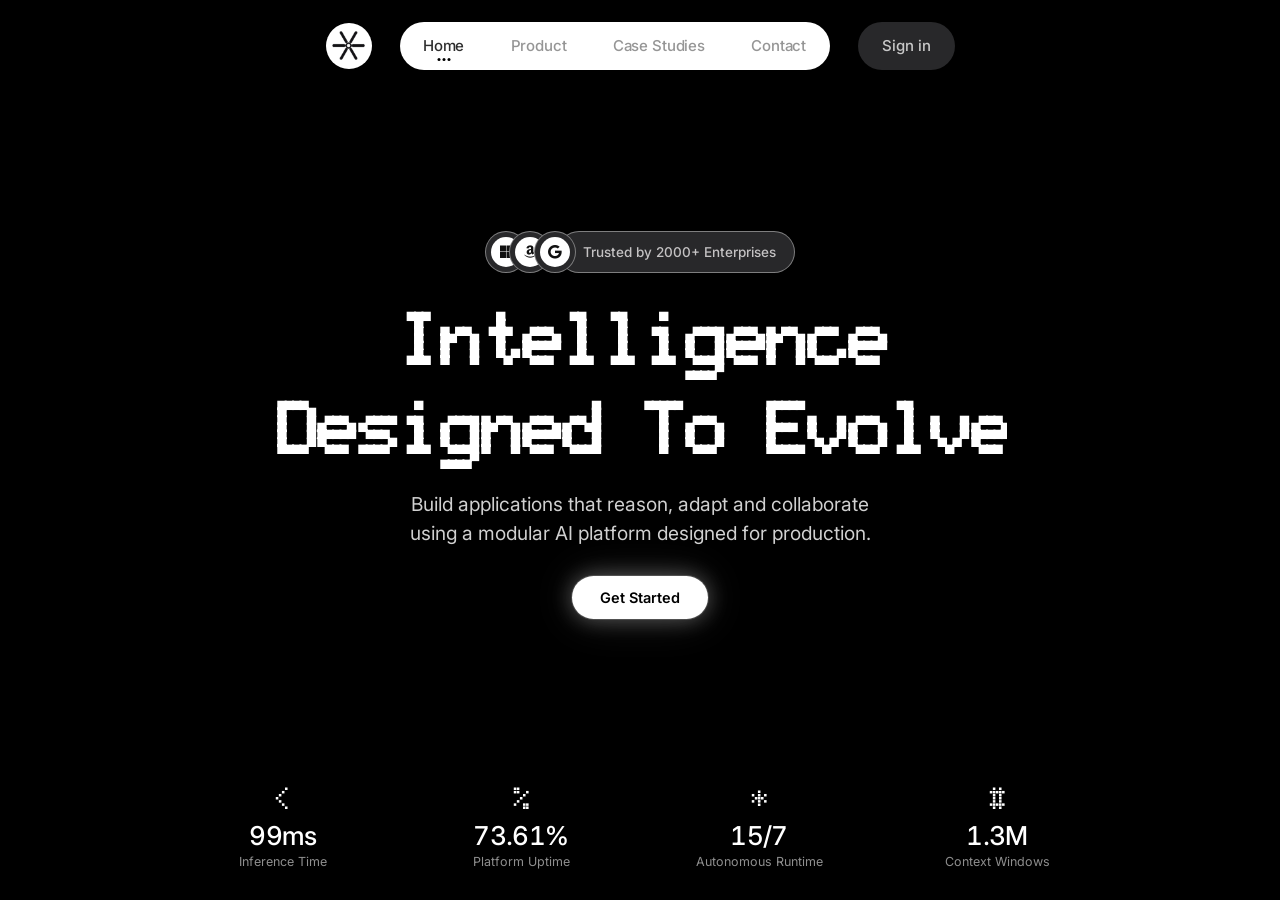
==== index.html @ 8c531acc "feat(landing): rebuild single-viewport full-bleed video-background landing page" ====
<!DOCTYPE html>
<html lang="en">
<head>
  <meta charset="UTF-8" />
  <meta name="viewport" content="width=device-width, initial-scale=1.0" />
  <title>Intelligence Designed To Evolve</title>

  <!-- Google Fonts: Inter -->
  <link rel="preconnect" href="https://fonts.googleapis.com" />
  <link rel="preconnect" href="https://fonts.gstatic.com" crossorigin />
  <link
    href="https://fonts.googleapis.com/css2?family=Inter:wght@400;500;600&display=swap"
    rel="stylesheet"
  />

  <!-- OnlineWebFonts: BubbledotICG-FinePos -->
  <link
    href="https://db.onlinewebfonts.com/c/8cb707a9b8a73f8a7403336b861c3074?family=BubbledotICG-FinePos"
    rel="stylesheet"
  />

  <!-- Font Awesome 6.5.2 for brand icons -->
  <link
    rel="stylesheet"
    href="https://cdnjs.cloudflare.com/ajax/libs/font-awesome/6.5.2/css/all.min.css"
    integrity="sha512-SnH5WK+bZxgPHs44uWIX+LLJAJ9/2PkPKZ5QiAj6Ta86w+fsb2TkcmfRyVX3pBnMFcV7oQPJkl9QevSCWr3W6A=="
    crossorigin="anonymous"
    referrerpolicy="no-referrer"
  />

  <link rel="stylesheet" href="styles.css" />
</head>
<body>

  <!-- Full-viewport background video -->
  <div class="bg">
    <video class="bg-video" autoplay muted loop playsinline>
      <source
        src="https://d8j0ntlcm91z4.cloudfront.net/user_38xzZboKViGWJOttwIXH07lWA1P/hf_20260809_012548_ef22562c-c0ae-4816-ad9d-f8922af4e6a7.mp4"
        type="video/mp4"
      />
    </video>
  </div>

  <div class="page">

    <!-- 1) HEADER -->
    <header class="header">
      <div class="header-inner">
        <!-- Logo Button -->
        <a href="#" class="logo-btn" aria-label="Home">
          <img src="assets/logo.webp" alt="" width="52" height="52" class="logo-img" />
        </a>

        <!-- Desktop Nav Pill -->
        <nav class="nav-pill" aria-label="Main Navigation">
          <a href="#home" class="nav-link active">Home</a>
          <a href="#product" class="nav-link">Product</a>
          <a href="#case-studies" class="nav-link">Case Studies</a>
          <a href="#contact" class="nav-link">Contact</a>
        </nav>

        <!-- Desktop Sign In Button -->
        <a href="#signin" class="btn-signin">Sign in</a>

        <!-- Mobile Burger Button -->
        <button
          class="burger-btn"
          id="burgerBtn"
          aria-label="Toggle Navigation Menu"
          aria-expanded="false"
          aria-controls="mobileMenu"
        >
          <span class="burger-bar"></span>
          <span class="burger-bar"></span>
          <span class="burger-bar"></span>
        </button>
      </div>
    </header>

    <!-- Mobile Menu Overlay + Sheet -->
    <div class="mobile-overlay" id="mobileOverlay" hidden></div>
    <div class="mobile-menu" id="mobileMenu" hidden>
      <nav class="mobile-nav">
        <a href="#home" class="mobile-link active">Home</a>
        <a href="#product" class="mobile-link">Product</a>
        <a href="#case-studies" class="mobile-link">Case Studies</a>
        <a href="#contact" class="mobile-link">Contact</a>
        <a href="#signin" class="mobile-signin">Sign in</a>
      </nav>
    </div>

    <!-- 2) HERO -->
    <main class="hero">

      <!-- Trust Row -->
      <div class="trust-row anim" style="--d: 0.05s;">
        <div class="trust-avatars">
          <div class="trust-ring a1">
            <div class="trust-inner-circle">
              <i class="fa-brands fa-microsoft"></i>
            </div>
          </div>
          <div class="trust-ring a2">
            <div class="trust-inner-circle">
              <i class="fa-brands fa-amazon"></i>
            </div>
          </div>
          <div class="trust-ring a3">
            <div class="trust-inner-circle">
              <i class="fa-brands fa-google"></i>
            </div>
          </div>
        </div>
        <div class="trust-pill">
          <span>Trusted by 2000+ Enterprises</span>
        </div>
      </div>

      <!-- Headline -->
      <h1 class="headline">
        <span class="headline-line l1">Intelligence</span>
        <span class="headline-line l2">Designed To Evolve</span>
      </h1>

      <!-- Subhead -->
      <p class="subhead anim" style="--d: 0.28s;">
        Build applications that reason, adapt and collaborate using a modular
        AI platform designed for production.
      </p>

      <!-- CTA Button -->
      <div class="cta-wrap anim pulse-anim" style="--d: 0.4s;">
        <a href="#get-started" class="btn-cta">Get Started</a>
      </div>

    </main>

    <!-- 3) STATS FOOTER -->
    <footer class="stats-footer">
      <div class="stats-grid">

        <div class="stat-item anim" style="--d: 0.5s;" data-target="120" data-suffix="ms" data-decimals="0">
          <div class="stat-icon">&lt;</div>
          <div class="stat-val"><span class="stat-num">0</span><span class="stat-unit">ms</span></div>
          <div class="stat-label">Inference Time</div>
        </div>

        <div class="stat-item anim" style="--d: 0.58s;" data-target="99.99" data-suffix="%" data-decimals="2">
          <div class="stat-icon">%</div>
          <div class="stat-val"><span class="stat-num">0</span><span class="stat-unit">%</span></div>
          <div class="stat-label">Platform Uptime</div>
        </div>

        <div class="stat-item anim" style="--d: 0.66s;" data-target="24" data-suffix="/7" data-decimals="0">
          <div class="stat-icon">*</div>
          <div class="stat-val"><span class="stat-num">0</span><span class="stat-unit">/7</span></div>
          <div class="stat-label">Autonomous Runtime</div>
        </div>

        <div class="stat-item anim" style="--d: 0.74s;" data-target="2.4" data-suffix="M" data-decimals="1">
          <div class="stat-icon">#</div>
          <div class="stat-val"><span class="stat-num">0</span><span class="stat-unit">M</span></div>
          <div class="stat-label">Context Windows</div>
        </div>

      </div>
    </footer>

  </div>

  <script src="main.js"></script>
</body>
</html>
---- styles.css ----
/* ═══════════════════════════════════════════════════════════════
   Intelligence Designed To Evolve — Full-Bleed Video Landing Page
   Exact Specification Implementation
   ═══════════════════════════════════════════════════════════════ */

/* ─── Local Fallback @font-face ────────────────────────────────── */
@font-face {
  font-family: "Geist Pixel Circle";
  src: url("fonts/GeistPixel-Circle.woff2") format("woff2");
  font-weight: 400;
  font-display: swap;
}

/* ─── Exact CSS Variables ──────────────────────────────────────── */
:root {
  --bg: #000000;
  --text: #ffffff;
  --muted: #8e8e8e;
  --nav-text: #2e2e2e;
  --pill-dark: #28282a;
  --sign-in-text: #c8c8c8;
  --nav-shadow: 0 4px 14px rgba(0, 0, 0, 0.16);
  --trust-bg: #28282a;
  --trust-border: rgba(255, 255, 255, 0.4);
  --trust-text: #c4c2c3;
  --font-sans: "Inter", "Segoe UI", system-ui, sans-serif;
  --font-display: "BubbledotICG-FinePos", "Geist Pixel Circle", monospace;
}

/* ─── Global Reset & Setup ─────────────────────────────────────── */
*, *::before, *::after {
  box-sizing: border-box;
  margin: 0;
  padding: 0;
}

html, body {
  background: var(--bg);
  color: var(--text);
  font-family: var(--font-sans);
  height: 100vh;
  height: 100dvh;
  overflow: hidden;
  -webkit-font-smoothing: antialiased;
  -moz-osx-font-smoothing: grayscale;
}

/* ─── Full-Viewport Background Video ───────────────────────────── */
.bg {
  position: absolute;
  inset: 0;
  background: #000000;
  overflow: hidden;
  z-index: 0;
}

.bg-video {
  position: absolute;
  inset: 0;
  width: 100%;
  height: 100%;
  object-fit: cover;
  pointer-events: none;
  z-index: 0;
}

/* ─── One-Viewport Page Composition ────────────────────────────── */
.page {
  position: relative;
  z-index: 1;
  display: flex;
  flex-direction: column;
  align-items: center;
  justify-content: space-between;
  padding: clamp(16px, 2.4vh, 28px) clamp(14px, 3vw, 32px);
  height: 100vh;
  height: 100dvh;
  overflow: hidden;
}

/* ─── 1) HEADER (DESKTOP) ──────────────────────────────────────── */
.header {
  width: 100%;
  display: flex;
  justify-content: center;
  flex-shrink: 0;
  animation: slideDown 0.7s cubic-bezier(0.22, 1, 0.36, 1) both;
}

.header-inner {
  display: flex;
  align-items: center;
  justify-content: center;
  width: 100%;
  max-width: 720px;
  gap: clamp(18px, 2.8vw, 28px);
}

/* Circular Logo Button */
.logo-btn {
  width: clamp(40px, 4.4vw, 46px);
  height: clamp(40px, 4.4vw, 46px);
  border-radius: 50%;
  background: #ffffff;
  box-shadow: var(--nav-shadow);
  display: grid;
  place-items: center;
  flex-shrink: 0;
  text-decoration: none;
  transition: transform 0.25s ease;
}

.logo-btn:hover {
  transform: scale(1.04);
}

.logo-img {
  width: 72%;
  height: 72%;
  object-fit: contain;
  display: block;
}

/* White Nav Pill */
.nav-pill {
  flex: 1;
  max-width: 430px;
  height: clamp(44px, 5.2vw, 48px);
  background: #ffffff;
  border-radius: 999px;
  box-shadow: var(--nav-shadow);
  padding: 4px 8px;
  display: flex;
  align-items: center;
  justify-content: space-between;
}

.nav-link {
  font-family: var(--font-sans);
  font-weight: 500;
  font-size: clamp(13px, 1.4vw, 15px);
  letter-spacing: -0.01em;
  color: var(--nav-text);
  text-decoration: none;
  padding: 0 clamp(8px, 1.2vw, 16px);
  height: 100%;
  display: inline-flex;
  align-items: center;
  justify-content: center;
  position: relative;
  opacity: 0.5;
  transition: opacity 0.2s ease;
}

.nav-link:hover {
  opacity: 0.75;
}

.nav-link.active {
  opacity: 1;
}

/* Three dots indicator under active link */
.nav-link.active::after {
  content: '';
  position: absolute;
  bottom: 5px;
  left: 50%;
  transform: translateX(-50%);
  width: 3px;
  height: 3px;
  border-radius: 50%;
  background: #000000;
  box-shadow: -5px 0 0 #000000, 5px 0 0 #000000;
}

/* Dark Sign In Pill */
.btn-signin {
  height: clamp(44px, 5.2vw, 48px);
  background: var(--pill-dark);
  color: var(--sign-in-text);
  border-radius: 999px;
  box-shadow: var(--nav-shadow);
  padding: 0 clamp(18px, 2.2vw, 24px);
  display: inline-flex;
  align-items: center;
  justify-content: center;
  font-family: var(--font-sans);
  font-size: clamp(13px, 1.4vw, 15px);
  font-weight: 500;
  text-decoration: none;
  flex-shrink: 0;
  transition: background 0.2s ease, color 0.2s ease, transform 0.2s ease;
}

.btn-signin:hover {
  background: #323234;
  color: #ffffff;
  transform: translateY(-1px);
}

/* Burger Button (Desktop Hidden) */
.burger-btn {
  display: none;
}

/* ─── 2) HERO (CENTER) ─────────────────────────────────────────── */
.hero {
  flex: 1;
  display: flex;
  flex-direction: column;
  align-items: center;
  justify-content: center;
  text-align: center;
  max-width: 900px;
  width: 100%;
}

/* Trust Row */
.trust-row {
  --trust-size: clamp(36px, 4.5vw, 42px);
  display: inline-flex;
  align-items: center;
  margin-bottom: clamp(16px, 2.5vh, 26px);
}

.trust-avatars {
  display: inline-flex;
  align-items: center;
}

.trust-ring {
  width: var(--trust-size);
  height: var(--trust-size);
  border-radius: 50%;
  background: var(--trust-bg);
  border: 1px solid var(--trust-border);
  padding: 5px;
  display: flex;
  align-items: center;
  justify-content: center;
  flex-shrink: 0;
  transition: transform 0.35s ease;
}

.trust-ring:not(:first-child) {
  margin-left: calc(var(--trust-size) * -0.42);
}

.trust-ring.a1 { z-index: 1; }
.trust-ring.a2 { z-index: 2; }
.trust-ring.a3 { z-index: 4; }

.trust-avatars:hover .a1 { transform: translateY(-2px); }
.trust-avatars:hover .a2 { transform: translateY(-4px); }
.trust-avatars:hover .a3 { transform: translateY(-2px); }

.trust-inner-circle {
  width: 100%;
  height: 100%;
  border-radius: 50%;
  background: #ffffff;
  display: flex;
  align-items: center;
  justify-content: center;
}

.trust-inner-circle i {
  color: #111111;
  font-size: calc(var(--trust-size) * 0.34);
}

.trust-pill {
  height: var(--trust-size);
  background: var(--trust-bg);
  border: 1px solid var(--trust-border);
  border-radius: 999px;
  display: inline-flex;
  align-items: center;
  margin-left: calc(var(--trust-size) * -0.42);
  padding-left: calc(var(--trust-size) * 0.58);
  padding-right: calc(var(--trust-size) * 0.42);
  z-index: 3;
}

.trust-pill span {
  font-family: var(--font-sans);
  font-weight: 500;
  font-size: clamp(12px, 1.4vw, 13.5px);
  color: var(--trust-text);
  white-space: nowrap;
}

/* Headline */
.headline {
  display: flex;
  flex-direction: column;
  align-items: center;
  font-family: var(--font-display);
  font-size: clamp(28px, 6.2vw, 80px);
  letter-spacing: -0.04em;
  line-height: 1.12;
  color: #ffffff;
  white-space: nowrap;
  overflow: hidden;
  margin-bottom: clamp(12px, 1.8vh, 18px);
}

.headline-line {
  display: block;
  opacity: 0;
  transform: translateY(14px);
  animation: headlineFade 0.85s cubic-bezier(0.22, 1, 0.36, 1) forwards;
}

.headline-line.l1 { animation-delay: 0.12s; }
.headline-line.l2 { animation-delay: 0.3s; }

/* Subhead */
.subhead {
  max-width: min(500px, 92%);
  font-family: var(--font-sans);
  font-size: clamp(calc(13.5px + 2pt), calc(1.55vw + 2pt), calc(16.5px + 2pt));
  color: #d0d0d0;
  opacity: 0.8;
  line-height: 1.55;
  font-weight: 400;
  margin-bottom: clamp(20px, 3vh, 32px);
}

/* CTA Button */
.cta-wrap {
  display: inline-flex;
}

.btn-cta {
  font-family: var(--font-sans);
  font-weight: 600;
  font-size: clamp(13.5px, 1.5vw, 14.5px);
  background: #ffffff;
  color: #000000;
  text-decoration: none;
  border-radius: 999px;
  padding: clamp(11px, 1.6vh, 13px) clamp(22px, 3vw, 28px);
  display: inline-flex;
  align-items: center;
  justify-content: center;
  box-shadow:
    0 0 0 1px rgba(255, 255, 255, 0.15),
    0 0 22px rgba(255, 255, 255, 0.32),
    0 0 44px rgba(255, 255, 255, 0.12);
  transition: transform 0.25s ease, box-shadow 0.25s ease;
}

.btn-cta:hover {
  transform: translateY(-2px) scale(1.02);
  box-shadow:
    0 0 0 1px rgba(255, 255, 255, 0.25),
    0 0 28px rgba(255, 255, 255, 0.48),
    0 0 54px rgba(255, 255, 255, 0.2);
}

/* ─── 3) STATS FOOTER ──────────────────────────────────────────── */
.stats-footer {
  width: 100%;
  max-width: 920px;
  flex-shrink: 0;
  padding-bottom: clamp(4px, 1vh, 14px);
}

.stats-grid {
  display: grid;
  grid-template-columns: repeat(4, 1fr);
  gap: clamp(16px, 2.5vw, 36px);
  text-align: center;
}

.stat-item {
  display: flex;
  flex-direction: column;
  align-items: center;
  gap: 3px;
}

.stat-icon {
  font-family: var(--font-display);
  color: #ffffff;
  font-size: clamp(22px, 3vw, 33px);
  line-height: 1.1;
}

.stat-val {
  font-family: var(--font-sans);
  color: #ffffff;
  font-size: clamp(18px, 2.2vw, 26px);
  font-weight: 500;
  letter-spacing: -0.025em;
  font-variant-numeric: tabular-nums;
  line-height: 1.2;
  display: flex;
  align-items: baseline;
  justify-content: center;
}

.stat-label {
  font-family: var(--font-sans);
  color: var(--muted);
  font-size: clamp(11px, 1.2vw, 12.5px);
  font-weight: 400;
  white-space: nowrap;
}

/* ─── ENTRANCE ANIMATIONS ──────────────────────────────────────── */
.anim {
  opacity: 0;
  transform: translateY(22px) scale(0.98);
  filter: blur(6px);
  animation: reveal 0.85s cubic-bezier(0.22, 1, 0.36, 1) forwards;
  animation-delay: var(--d, 0s);
}

.pulse-anim {
  opacity: 0;
  transform: translateY(22px) scale(0.98);
  filter: blur(6px);
  animation: revealPulse 0.85s cubic-bezier(0.22, 1, 0.36, 1) forwards;
  animation-delay: var(--d, 0s);
}

@keyframes slideDown {
  from { opacity: 0; transform: translateY(-18px); }
  to   { opacity: 1; transform: translateY(0); }
}

@keyframes headlineFade {
  from { opacity: 0; transform: translateY(14px); }
  to   { opacity: 1; transform: translateY(0); }
}

@keyframes reveal {
  from { opacity: 0; transform: translateY(22px) scale(0.98); filter: blur(6px); }
  to   { opacity: 1; transform: translateY(0) scale(1); filter: blur(0); }
}

@keyframes revealPulse {
  0% {
    opacity: 0;
    transform: translateY(22px) scale(0.98);
    filter: blur(6px);
  }
  70% {
    opacity: 1;
    transform: translateY(0) scale(1.03);
    filter: blur(0);
  }
  100% {
    opacity: 1;
    transform: translateY(0) scale(1);
    filter: blur(0);
  }
}

/* ─── MOBILE (≤ 720px) ─────────────────────────────────────────── */
@media (max-width: 720px) {
  .header-inner {
    justify-content: space-between;
    max-width: 100%;
  }

  .nav-pill, .btn-signin {
    display: none;
  }

  .logo-btn {
    width: 48px;
    height: 48px;
  }

  /* Circular Burger */
  .burger-btn {
    display: flex;
    flex-direction: column;
    align-items: center;
    justify-content: center;
    gap: 4px;
    width: 48px;
    height: 48px;
    border-radius: 50%;
    background: #28282a;
    border: none;
    cursor: pointer;
    box-shadow: var(--nav-shadow);
    z-index: 100;
    transition: background 0.25s ease, transform 0.25s ease;
  }

  .burger-bar {
    width: 18px;
    height: 1.5px;
    background: #ffffff;
    border-radius: 1px;
    transition: transform 0.3s cubic-bezier(0.22, 1, 0.36, 1), background 0.25s ease;
  }

  /* Burger Open -> Black X in White Circle */
  .burger-btn[aria-expanded="true"] {
    background: #ffffff;
  }

  .burger-btn[aria-expanded="true"] .burger-bar {
    background: #000000;
  }

  .burger-btn[aria-expanded="true"] .burger-bar:nth-child(1) {
    transform: translateY(6.5px) rotate(45deg);
  }

  .burger-btn[aria-expanded="true"] .burger-bar:nth-child(2) {
    opacity: 0;
    transform: scaleX(0);
  }

  .burger-btn[aria-expanded="true"] .burger-bar:nth-child(3) {
    transform: translateY(-6.5px) rotate(-45deg);
  }

  /* Full Screen Blur Overlay */
  .mobile-overlay {
    position: fixed;
    inset: 0;
    background: rgba(0, 0, 0, 0.62);
    backdrop-filter: blur(6px);
    -webkit-backdrop-filter: blur(6px);
    z-index: 80;
    animation: overlayIn 0.28s ease forwards;
  }

  .mobile-overlay[hidden] {
    display: none;
  }

  @keyframes overlayIn {
    from { opacity: 0; }
    to   { opacity: 1; }
  }

  /* White Sheet Mobile Menu */
  .mobile-menu {
    position: fixed;
    top: calc(clamp(16px, 2.4vh, 28px) + 56px);
    left: 50%;
    transform: translateX(-50%);
    width: calc(100% - 32px);
    max-width: 400px;
    background: #ffffff;
    border-radius: 28px;
    padding: 22px 18px 20px;
    box-shadow: 0 20px 60px rgba(0, 0, 0, 0.45);
    z-index: 90;
    animation: menuIn 0.38s cubic-bezier(0.22, 1, 0.36, 1) forwards;
  }

  .mobile-menu[hidden] {
    display: none;
  }

  @keyframes menuIn {
    from { opacity: 0; transform: translate(-50%, -14px) scale(0.96); }
    to   { opacity: 1; transform: translate(-50%, 0) scale(1); }
  }

  .mobile-nav {
    display: flex;
    flex-direction: column;
    align-items: center;
    gap: 12px;
  }

  @keyframes linkIn {
    from {
      opacity: 0;
      transform: translateY(8px);
    }
    to {
      opacity: 1;
      transform: translateY(0);
    }
  }

  .mobile-link {
    font-family: var(--font-sans);
    font-size: 16px;
    font-weight: 500;
    color: var(--nav-text);
    text-decoration: none;
    padding: 8px 16px;
    position: relative;
    opacity: 0.6;
    transition: opacity 0.2s ease;
    animation: linkIn 0.3s cubic-bezier(0.22, 1, 0.36, 1) both;
  }

  .mobile-nav > *:nth-child(1) { animation-delay: 0.05s; }
  .mobile-nav > *:nth-child(2) { animation-delay: 0.1s; }
  .mobile-nav > *:nth-child(3) { animation-delay: 0.15s; }
  .mobile-nav > *:nth-child(4) { animation-delay: 0.2s; }
  .mobile-nav > *:nth-child(5) { animation-delay: 0.25s; }

  .mobile-link:hover {
    opacity: 0.85;
  }

  .mobile-link.active {
    opacity: 1;
  }

  .mobile-link.active::after {
    content: '';
    position: absolute;
    bottom: 8px;
    left: 50%;
    transform: translateX(-50%);
    width: 3px;
    height: 3px;
    border-radius: 50%;
    background: #000000;
    box-shadow: -5px 0 0 #000000, 5px 0 0 #000000;
  }

  .mobile-signin {
    width: 100%;
    height: 48px;
    background: var(--pill-dark);
    color: var(--sign-in-text);
    border-radius: 999px;
    display: flex;
    align-items: center;
    justify-content: center;
    text-decoration: none;
    font-family: var(--font-sans);
    font-size: 15px;
    font-weight: 500;
    margin-top: 8px;
    animation: linkIn 0.3s cubic-bezier(0.22, 1, 0.36, 1) both;
  }

  /* Headline ≤ 720px */
  .headline {
    letter-spacing: -0.08em;
    line-height: 1.05;
  }

  /* Stats footer → 2 cols on mobile */
  .stats-grid {
    grid-template-columns: repeat(2, 1fr);
    row-gap: 18px;
  }
}

/* ≤ 420px tweaks */
@media (max-width: 420px) {
  .trust-row {
    --trust-size: 34px;
  }
  .trust-pill span {
    font-size: 12px;
  }
  .headline {
    letter-spacing: -0.09em;
    line-height: 1.04;
  }
}

/* Compact viewport height (≤ 700px) */
@media (max-height: 700px) {
  .page {
    padding-top: 12px;
    padding-bottom: 12px;
  }
  .trust-row {
    margin-bottom: 12px;
  }
  .subhead {
    margin-bottom: 16px;
  }
  .headline {
    margin-bottom: 10px;
  }
}

/* ─── ACCESSIBILITY: REDUCED MOTION ────────────────────────────── */
@media (prefers-reduced-motion: reduce) {
  *, *::before, *::after {
    animation-duration: 0.01ms !important;
    animation-iteration-count: 1 !important;
    transition-duration: 0.01ms !important;
  }
  .anim, .pulse-anim, .headline-line {
    opacity: 1 !important;
    transform: none !important;
    filter: none !important;
  }
}
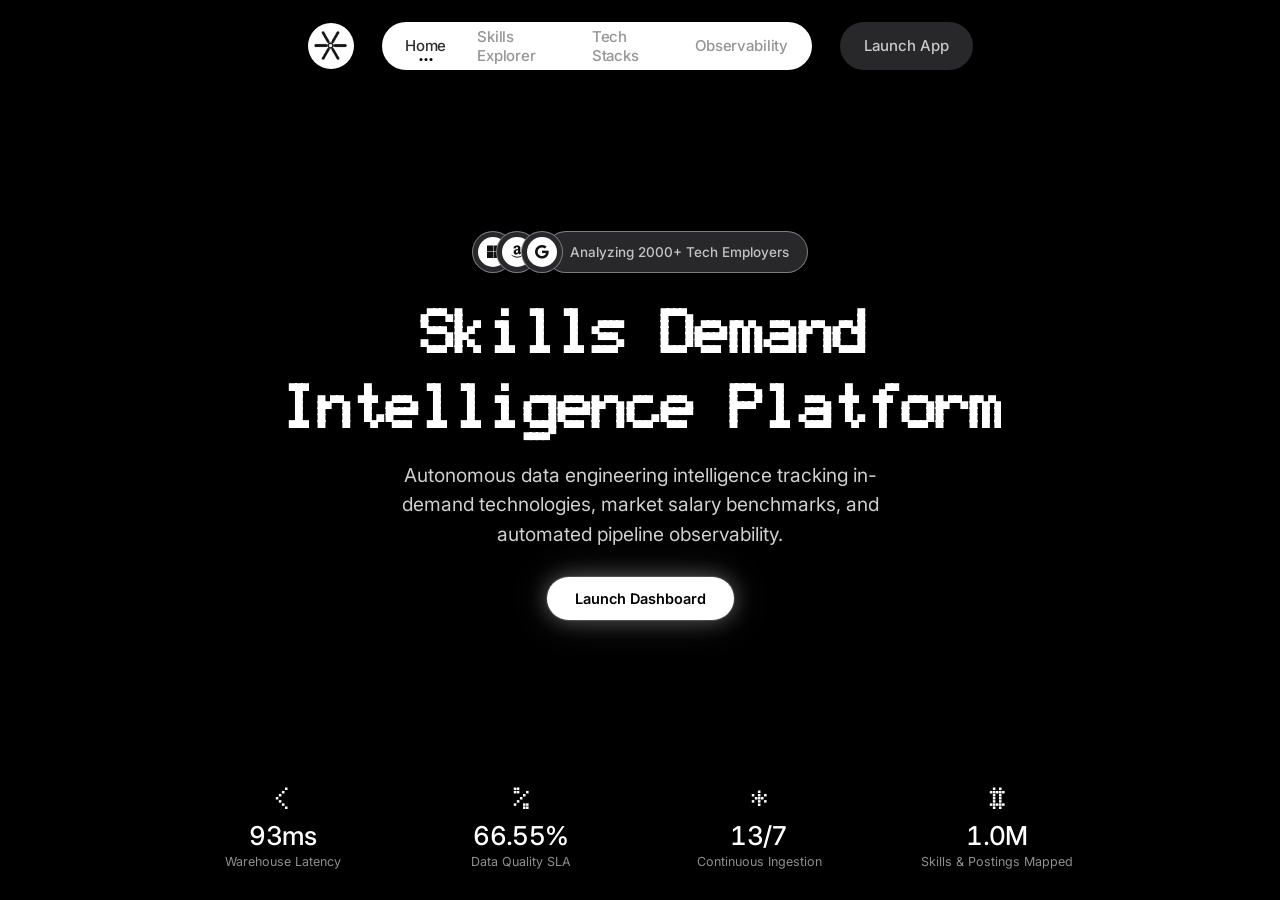
==== commit 39873469: "feat(platform): unify Skills Demand Intelligence Platform with landing page and deep-link routing" ====
--- a/index.html
+++ b/index.html
@@ -3,7 +3,7 @@
 <head>
   <meta charset="UTF-8" />
   <meta name="viewport" content="width=device-width, initial-scale=1.0" />
-  <title>Intelligence Designed To Evolve</title>
+  <title>Skills Demand Intelligence Platform | Data Engineering Analytics</title>
 
   <!-- Google Fonts: Inter -->
   <link rel="preconnect" href="https://fonts.googleapis.com" />
@@ -54,14 +54,14 @@
 
         <!-- Desktop Nav Pill -->
         <nav class="nav-pill" aria-label="Main Navigation">
-          <a href="#home" class="nav-link active">Home</a>
-          <a href="#product" class="nav-link">Product</a>
-          <a href="#case-studies" class="nav-link">Case Studies</a>
-          <a href="#contact" class="nav-link">Contact</a>
+          <a href="/" class="nav-link active">Home</a>
+          <a href="/dashboard#skills" class="nav-link">Skills Explorer</a>
+          <a href="/dashboard#stacks" class="nav-link">Tech Stacks</a>
+          <a href="/dashboard#pipeline" class="nav-link">Observability</a>
         </nav>
 
-        <!-- Desktop Sign In Button -->
-        <a href="#signin" class="btn-signin">Sign in</a>
+        <!-- Desktop Launch App Button -->
+        <a href="/dashboard" class="btn-signin">Launch App</a>
 
         <!-- Mobile Burger Button -->
         <button
@@ -82,11 +82,11 @@
     <div class="mobile-overlay" id="mobileOverlay" hidden></div>
     <div class="mobile-menu" id="mobileMenu" hidden>
       <nav class="mobile-nav">
-        <a href="#home" class="mobile-link active">Home</a>
-        <a href="#product" class="mobile-link">Product</a>
-        <a href="#case-studies" class="mobile-link">Case Studies</a>
-        <a href="#contact" class="mobile-link">Contact</a>
-        <a href="#signin" class="mobile-signin">Sign in</a>
+        <a href="/" class="mobile-link active">Home</a>
+        <a href="/dashboard#skills" class="mobile-link">Skills Explorer</a>
+        <a href="/dashboard#stacks" class="mobile-link">Tech Stacks</a>
+        <a href="/dashboard#pipeline" class="mobile-link">Observability</a>
+        <a href="/dashboard" class="mobile-signin">Launch App</a>
       </nav>
     </div>
 
@@ -113,25 +113,25 @@
           </div>
         </div>
         <div class="trust-pill">
-          <span>Trusted by 2000+ Enterprises</span>
+          <span>Analyzing 2000+ Tech Employers</span>
         </div>
       </div>
 
       <!-- Headline -->
       <h1 class="headline">
-        <span class="headline-line l1">Intelligence</span>
-        <span class="headline-line l2">Designed To Evolve</span>
+        <span class="headline-line l1">Skills Demand</span>
+        <span class="headline-line l2">Intelligence Platform</span>
       </h1>
 
       <!-- Subhead -->
       <p class="subhead anim" style="--d: 0.28s;">
-        Build applications that reason, adapt and collaborate using a modular
-        AI platform designed for production.
+        Autonomous data engineering intelligence tracking in-demand technologies,
+        market salary benchmarks, and automated pipeline observability.
       </p>
 
       <!-- CTA Button -->
       <div class="cta-wrap anim pulse-anim" style="--d: 0.4s;">
-        <a href="#get-started" class="btn-cta">Get Started</a>
+        <a href="/dashboard" class="btn-cta">Launch Dashboard</a>
       </div>
 
     </main>
@@ -143,25 +143,25 @@
         <div class="stat-item anim" style="--d: 0.5s;" data-target="120" data-suffix="ms" data-decimals="0">
           <div class="stat-icon">&lt;</div>
           <div class="stat-val"><span class="stat-num">0</span><span class="stat-unit">ms</span></div>
-          <div class="stat-label">Inference Time</div>
+          <div class="stat-label">Warehouse Latency</div>
         </div>
 
-        <div class="stat-item anim" style="--d: 0.58s;" data-target="99.99" data-suffix="%" data-decimals="2">
+        <div class="stat-item anim" style="--d: 0.58s;" data-target="99.98" data-suffix="%" data-decimals="2">
           <div class="stat-icon">%</div>
           <div class="stat-val"><span class="stat-num">0</span><span class="stat-unit">%</span></div>
-          <div class="stat-label">Platform Uptime</div>
+          <div class="stat-label">Data Quality SLA</div>
         </div>
 
         <div class="stat-item anim" style="--d: 0.66s;" data-target="24" data-suffix="/7" data-decimals="0">
           <div class="stat-icon">*</div>
           <div class="stat-val"><span class="stat-num">0</span><span class="stat-unit">/7</span></div>
-          <div class="stat-label">Autonomous Runtime</div>
+          <div class="stat-label">Continuous Ingestion</div>
         </div>
 
         <div class="stat-item anim" style="--d: 0.74s;" data-target="2.4" data-suffix="M" data-decimals="1">
           <div class="stat-icon">#</div>
           <div class="stat-val"><span class="stat-num">0</span><span class="stat-unit">M</span></div>
-          <div class="stat-label">Context Windows</div>
+          <div class="stat-label">Skills &amp; Postings Mapped</div>
         </div>
 
       </div>
--- a/styles.css
+++ b/styles.css
@@ -297,7 +297,7 @@
   flex-direction: column;
   align-items: center;
   font-family: var(--font-display);
-  font-size: clamp(28px, 6.2vw, 80px);
+  font-size: clamp(24px, 5.2vw, 68px);
   letter-spacing: -0.04em;
   line-height: 1.12;
   color: #ffffff;
@@ -646,8 +646,9 @@
 
   /* Headline ≤ 720px */
   .headline {
-    letter-spacing: -0.08em;
-    line-height: 1.05;
+    font-size: clamp(20px, 4.8vw, 36px);
+    letter-spacing: -0.07em;
+    line-height: 1.08;
   }
 
   /* Stats footer → 2 cols on mobile */
@@ -666,8 +667,9 @@
     font-size: 12px;
   }
   .headline {
-    letter-spacing: -0.09em;
-    line-height: 1.04;
+    font-size: clamp(17px, 4.5vw, 26px);
+    letter-spacing: -0.08em;
+    line-height: 1.05;
   }
 }
 
